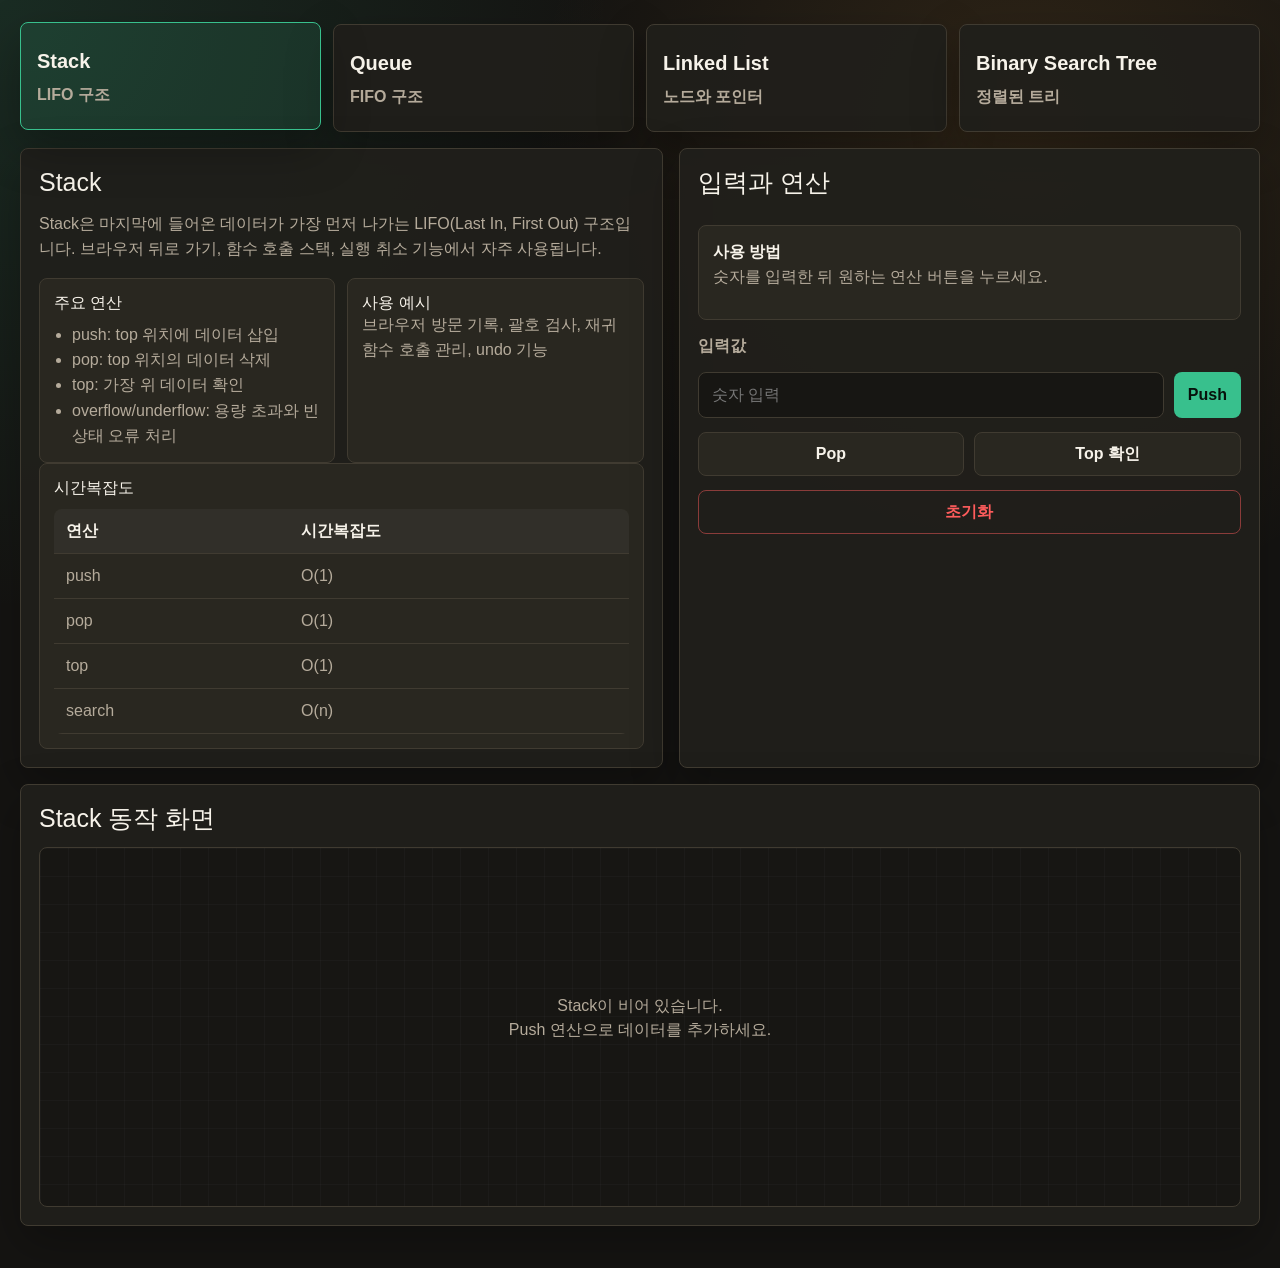
==== index.html @ f9d8c7d4 "Build data structure visualizer" ====
<!DOCTYPE html>
<html lang="ko">
<head>
  <meta charset="UTF-8">
  <meta name="viewport" content="width=device-width, initial-scale=1.0">
  <title>Data Structure Visualizer</title>
  <link href="vendor/bootstrap-reboot.min.css" rel="stylesheet">
  <link rel="stylesheet" href="style.css">
</head>
<body>
  <div class="app-shell">
    <nav class="structure-nav" id="structureNav" aria-label="자료구조 선택"></nav>

    <main class="dashboard">
      <section class="panel concept-panel" aria-label="자료구조 설명">
        <div class="panel-heading">
          <h2 id="structureTitle">Stack</h2>
        </div>
        <p id="structureConcept" class="concept-text"></p>

        <div class="info-grid">
          <article>
            <h3>주요 연산</h3>
            <ul id="operationList"></ul>
          </article>
          <article>
            <h3>사용 예시</h3>
            <p id="useCaseText"></p>
          </article>
        </div>

        <div class="complexity-wrap">
          <h3>시간복잡도</h3>
          <table>
            <thead>
              <tr>
                <th>연산</th>
                <th>시간복잡도</th>
              </tr>
            </thead>
            <tbody id="complexityTable"></tbody>
          </table>
        </div>
      </section>

      <section class="panel control-panel" aria-label="자료구조 연산">
        <div class="panel-heading">
          <h2>입력과 연산</h2>
        </div>

        <div class="guide-box">
          <strong>사용 방법</strong>
          <p id="guideText">숫자를 입력한 뒤 원하는 연산 버튼을 누르세요.</p>
        </div>

        <label class="input-label" for="valueInput">입력값</label>
        <div class="input-row">
          <input id="valueInput" type="number" placeholder="숫자 입력" inputmode="numeric">
          <button id="primaryAction" type="button">Push</button>
        </div>

        <div class="button-grid" id="actionButtons"></div>
        <button class="reset-button" id="resetButton" type="button">초기화</button>
      </section>

      <section class="panel visual-panel" aria-label="시각화 영역">
        <div class="panel-heading">
          <h2 id="visualTitle">Stack 동작 화면</h2>
        </div>
        <div class="visual-stage" id="visualStage"></div>
      </section>
    </main>
  </div>

  <script src="vendor/d3.min.js"></script>
  <script src="script.js?v=2"></script>
</body>
</html>
---- style.css ----
:root {
  color-scheme: dark;
  --bg: #151412;
  --panel: #201f1b;
  --panel-2: #292720;
  --ink: #f7f3ea;
  --muted: #b5ab9b;
  --line: #403b31;
  --accent: #38c08d;
  --accent-2: #f0a03a;
  --danger: #ff5c5c;
  --success: #4fdb93;
  --warning: #ffd166;
  --shadow: 0 18px 48px rgba(0, 0, 0, 0.28);
}

* {
  box-sizing: border-box;
}

body {
  margin: 0;
  min-height: 100vh;
  background:
    radial-gradient(circle at top left, rgba(56, 192, 141, 0.14), transparent 34%),
    radial-gradient(circle at 80% 10%, rgba(240, 160, 58, 0.12), transparent 32%),
    var(--bg);
  color: var(--ink);
  font-family: Arial, "Noto Sans KR", sans-serif;
}

button,
input {
  font: inherit;
}

button {
  border: 0;
  cursor: pointer;
}

.app-shell {
  width: min(1240px, calc(100% - 32px));
  margin: 0 auto;
  padding: 24px 0 42px;
}

.eyebrow {
  margin: 0 0 8px;
  color: var(--accent);
  font-size: 12px;
  font-weight: 900;
  letter-spacing: 0;
  text-transform: uppercase;
}

.structure-nav {
  display: grid;
  grid-template-columns: repeat(4, minmax(0, 1fr));
  gap: 12px;
  margin-bottom: 16px;
}

.nav-card {
  min-height: 108px;
  padding: 16px;
  border: 1px solid var(--line);
  border-radius: 8px;
  background: rgba(32, 31, 27, 0.92);
  color: var(--ink);
  text-align: left;
  box-shadow: var(--shadow);
  transition: transform 180ms ease, border-color 180ms ease, background 180ms ease;
}

.nav-card:hover,
.nav-card.active {
  transform: translateY(-2px);
  border-color: var(--accent);
  background: rgba(56, 192, 141, 0.13);
}

.nav-card strong,
.nav-card span {
  display: block;
}

.nav-card strong {
  font-size: 20px;
}

.nav-card span {
  margin-top: 8px;
  color: var(--muted);
  line-height: 1.35;
}

.dashboard {
  display: grid;
  grid-template-columns: 1.05fr 0.95fr;
  gap: 16px;
}

.panel {
  min-width: 0;
  padding: 18px;
  border: 1px solid var(--line);
  border-radius: 8px;
  background: rgba(32, 31, 27, 0.94);
  box-shadow: var(--shadow);
}

.visual-panel {
  grid-column: 1 / -1;
}

.panel-heading {
  display: flex;
  flex-direction: column;
  margin-bottom: 14px;
}

.panel h2,
.panel h3 {
  margin: 0;
  letter-spacing: 0;
}

.panel h2 {
  font-size: 25px;
}

.panel h3 {
  font-size: 16px;
}

.concept-text,
.guide-box p,
.info-grid p,
li {
  color: var(--muted);
  line-height: 1.58;
}

.info-grid {
  display: grid;
  grid-template-columns: 1fr 1fr;
  gap: 12px;
  margin-top: 16px;
}

.info-grid article,
.guide-box,
.complexity-wrap {
  padding: 14px;
  border: 1px solid var(--line);
  border-radius: 8px;
  background: var(--panel-2);
}

ul {
  margin: 10px 0 0;
  padding-left: 18px;
}

table {
  width: 100%;
  margin-top: 12px;
  border-collapse: collapse;
  overflow: hidden;
  border-radius: 8px;
}

th,
td {
  padding: 10px 12px;
  border-bottom: 1px solid var(--line);
  color: var(--muted);
  text-align: left;
}

th {
  color: var(--ink);
  background: rgba(255, 255, 255, 0.04);
}

.control-panel {
  display: flex;
  flex-direction: column;
  gap: 14px;
}

.input-label {
  color: var(--muted);
  font-weight: 900;
}

.input-row {
  display: grid;
  grid-template-columns: 1fr auto;
  gap: 10px;
}

input {
  width: 100%;
  min-width: 0;
  min-height: 46px;
  padding: 0 13px;
  border: 1px solid var(--line);
  border-radius: 8px;
  outline: 0;
  background: #171613;
  color: var(--ink);
}

input:focus {
  border-color: var(--accent);
}

button {
  min-height: 44px;
  padding: 0 14px;
  border-radius: 8px;
  background: var(--accent);
  color: #07110c;
  font-weight: 900;
  transition: transform 150ms ease, opacity 150ms ease, background 150ms ease;
}

button:hover {
  transform: translateY(-1px);
}

button:disabled {
  cursor: not-allowed;
  opacity: 0.55;
  transform: none;
}

.button-grid {
  display: grid;
  grid-template-columns: repeat(2, minmax(0, 1fr));
  gap: 10px;
}

.secondary-button {
  background: var(--panel-2);
  color: var(--ink);
  border: 1px solid var(--line);
}

.reset-button {
  background: transparent;
  color: var(--danger);
  border: 1px solid rgba(255, 92, 92, 0.48);
}

.visual-stage {
  overflow: auto;
  min-height: 360px;
  padding: 20px;
  border: 1px solid var(--line);
  border-radius: 8px;
  background:
    linear-gradient(rgba(255, 255, 255, 0.025) 1px, transparent 1px),
    linear-gradient(90deg, rgba(255, 255, 255, 0.025) 1px, transparent 1px),
    #171613;
  background-size: 28px 28px;
}

.stack-view {
  display: flex;
  flex-direction: column-reverse;
  align-items: center;
  justify-content: flex-start;
  gap: 8px;
  min-height: 310px;
}

.stack-item,
.queue-item,
.list-node,
.tree-node {
  display: inline-flex;
  align-items: center;
  justify-content: center;
  min-width: 74px;
  min-height: 52px;
  padding: 10px 14px;
  border: 1px solid rgba(56, 192, 141, 0.52);
  border-radius: 8px;
  background: rgba(56, 192, 141, 0.13);
  color: var(--ink);
  font-weight: 900;
  box-shadow: 0 10px 24px rgba(0, 0, 0, 0.2);
}

.stack-base {
  width: min(340px, 100%);
  height: 12px;
  border-radius: 999px;
  background: var(--accent-2);
}

.queue-view,
.linked-view {
  display: flex;
  align-items: center;
  min-height: 310px;
  gap: 12px;
}

.queue-view {
  justify-content: center;
}

.queue-item {
  position: relative;
}

.queue-label {
  position: absolute;
  top: -26px;
  color: var(--accent-2);
  font-size: 12px;
  font-weight: 900;
}

.list-node {
  position: relative;
  flex-direction: column;
  min-width: 92px;
}

.node-index {
  margin-top: 4px;
  color: var(--muted);
  font-size: 12px;
}

.pointer {
  display: inline-flex;
  align-items: center;
  color: var(--accent-2);
  font-size: 32px;
  font-weight: 900;
}

.tree-view {
  min-width: 720px;
  min-height: 330px;
}

.tree-level {
  display: flex;
  justify-content: center;
  gap: 34px;
  min-height: 78px;
}

.tree-slot {
  display: flex;
  align-items: center;
  justify-content: center;
  min-width: 88px;
}

.tree-node {
  min-width: 58px;
  min-height: 58px;
  border-radius: 999px;
}

.tree-line-area {
  position: relative;
  height: 18px;
}

.empty-state {
  display: grid;
  place-items: center;
  min-height: 300px;
  color: var(--muted);
  text-align: center;
}

.entering {
  animation: enter-pop 420ms ease both;
}

.removing {
  animation: remove-pop 360ms ease both;
}

.highlight {
  border-color: var(--accent-2);
  background: rgba(240, 160, 58, 0.2);
}

.found {
  border-color: var(--success);
  background: rgba(79, 219, 147, 0.26);
}

.warning {
  border-color: var(--danger);
  background: rgba(255, 92, 92, 0.2);
}

@keyframes enter-pop {
  from {
    opacity: 0;
    transform: translateY(-18px) scale(0.92);
  }
  to {
    opacity: 1;
    transform: translateY(0) scale(1);
  }
}

@keyframes remove-pop {
  to {
    opacity: 0;
    transform: translateY(16px) scale(0.9);
  }
}

@media (max-width: 980px) {
  .structure-nav,
  .dashboard,
  .info-grid {
    grid-template-columns: 1fr 1fr;
  }

  .concept-panel,
  .control-panel {
    grid-column: 1 / -1;
  }
}

@media (max-width: 680px) {
  .app-shell {
    width: min(100% - 20px, 1240px);
    padding-top: 18px;
  }

  .structure-nav,
  .dashboard,
  .info-grid,
  .input-row,
  .button-grid {
    grid-template-columns: 1fr;
  }

  .panel {
    padding: 14px;
  }

  .visual-stage {
    min-height: 300px;
    padding: 14px;
  }

  .queue-view,
  .linked-view {
    justify-content: flex-start;
  }
}
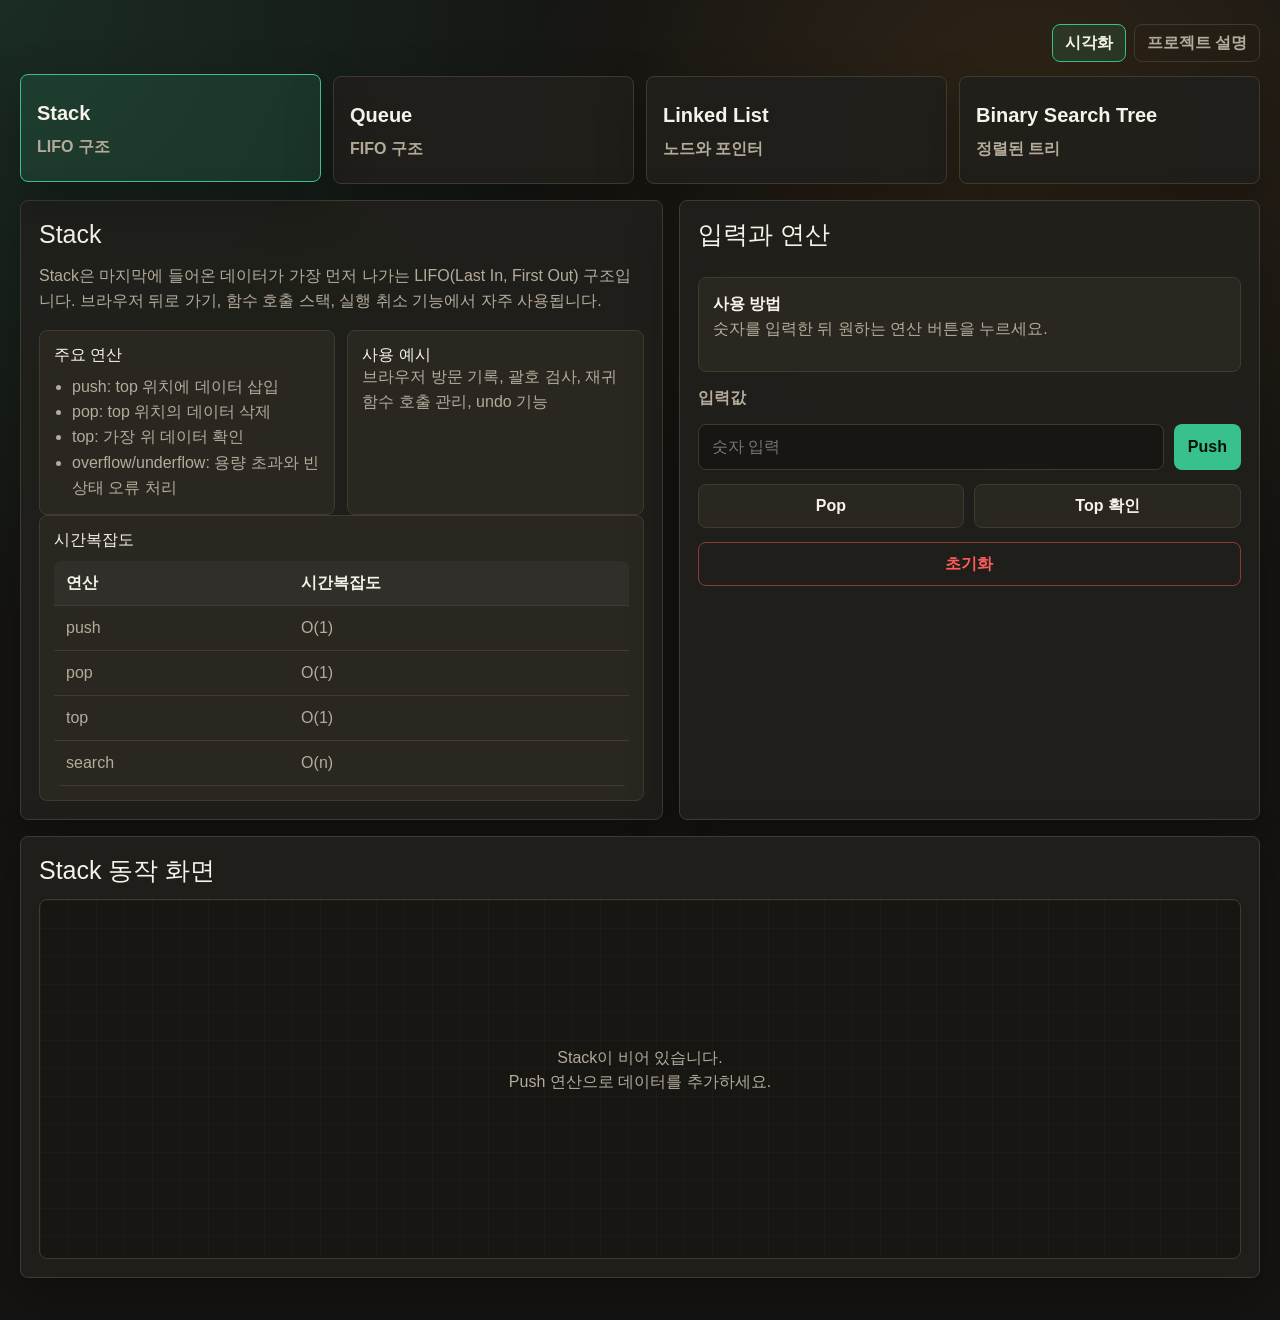
==== commit d36b241d: "Add project info page" ====
--- a/index.html
+++ b/index.html
@@ -9,6 +9,11 @@
 </head>
 <body>
   <div class="app-shell">
+    <div class="page-links" aria-label="페이지 이동">
+      <a class="active" href="index.html">시각화</a>
+      <a href="about.html">프로젝트 설명</a>
+    </div>
+
     <nav class="structure-nav" id="structureNav" aria-label="자료구조 선택"></nav>
 
     <main class="dashboard">
--- a/style.css
+++ b/style.css
@@ -45,6 +45,32 @@
   padding: 24px 0 42px;
 }
 
+.page-links {
+  display: flex;
+  justify-content: flex-end;
+  gap: 8px;
+  margin-bottom: 14px;
+}
+
+.page-links a {
+  display: inline-flex;
+  align-items: center;
+  min-height: 38px;
+  padding: 0 12px;
+  border: 1px solid var(--line);
+  border-radius: 8px;
+  color: var(--muted);
+  text-decoration: none;
+  font-weight: 900;
+}
+
+.page-links a.active,
+.page-links a:hover {
+  border-color: var(--accent);
+  color: var(--ink);
+  background: rgba(56, 192, 141, 0.13);
+}
+
 .eyebrow {
   margin: 0 0 8px;
   color: var(--accent);
@@ -112,6 +138,42 @@
 
 .visual-panel {
   grid-column: 1 / -1;
+}
+
+.about-layout {
+  display: grid;
+  gap: 16px;
+}
+
+.about-layout h1 {
+  margin: 0;
+  font-size: clamp(34px, 6vw, 58px);
+  letter-spacing: 0;
+}
+
+.requirement-grid {
+  display: grid;
+  grid-template-columns: repeat(3, minmax(0, 1fr));
+  gap: 12px;
+}
+
+.requirement-grid article {
+  padding: 14px;
+  border: 1px solid var(--line);
+  border-radius: 8px;
+  background: var(--panel-2);
+}
+
+.requirement-grid strong {
+  display: block;
+  margin-bottom: 8px;
+  color: var(--accent);
+}
+
+.requirement-grid p {
+  margin: 0;
+  color: var(--muted);
+  line-height: 1.58;
 }
 
 .panel-heading {
@@ -428,7 +490,8 @@
 @media (max-width: 980px) {
   .structure-nav,
   .dashboard,
-  .info-grid {
+  .info-grid,
+  .requirement-grid {
     grid-template-columns: 1fr 1fr;
   }
 
@@ -447,11 +510,21 @@
   .structure-nav,
   .dashboard,
   .info-grid,
+  .requirement-grid,
   .input-row,
   .button-grid {
     grid-template-columns: 1fr;
   }
 
+  .page-links {
+    justify-content: stretch;
+  }
+
+  .page-links a {
+    flex: 1;
+    justify-content: center;
+  }
+
   .panel {
     padding: 14px;
   }
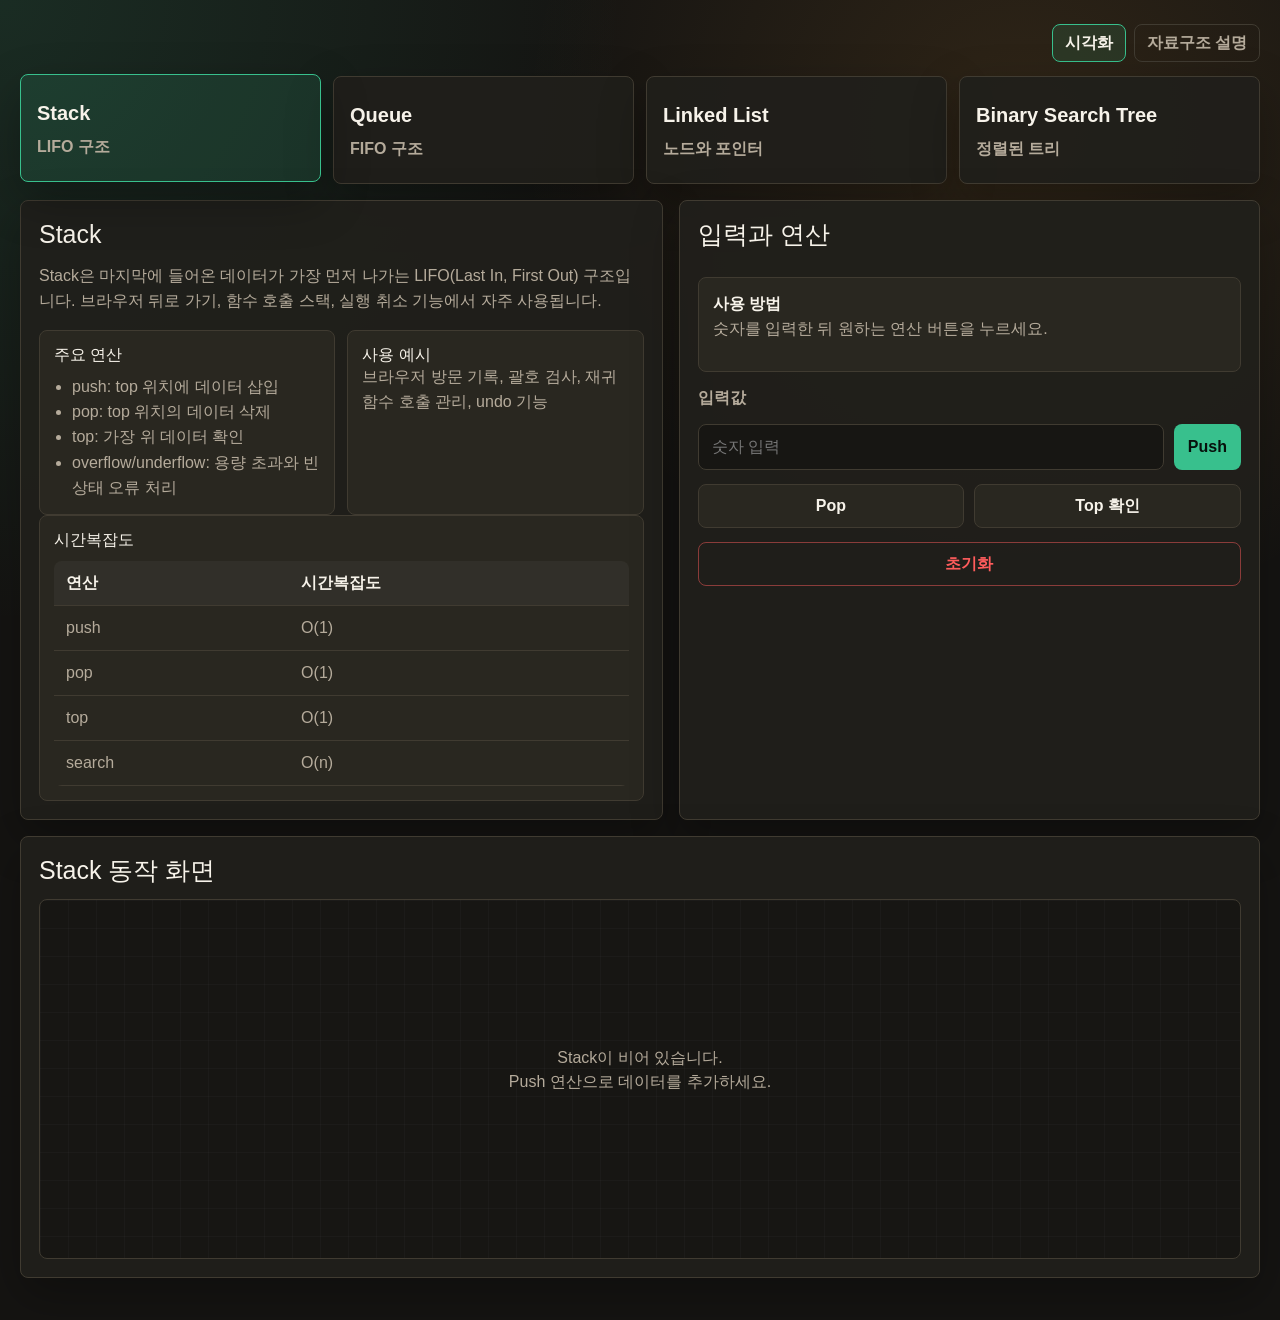
==== commit 764fc70c: "Revise explanation page for data structures" ====
--- a/index.html
+++ b/index.html
@@ -11,7 +11,7 @@
   <div class="app-shell">
     <div class="page-links" aria-label="페이지 이동">
       <a class="active" href="index.html">시각화</a>
-      <a href="about.html">프로젝트 설명</a>
+      <a href="about.html">자료구조 설명</a>
     </div>
 
     <nav class="structure-nav" id="structureNav" aria-label="자료구조 선택"></nav>
--- a/style.css
+++ b/style.css
@@ -151,6 +151,24 @@
   letter-spacing: 0;
 }
 
+.structure-explain-grid {
+  display: grid;
+  grid-template-columns: repeat(2, minmax(0, 1fr));
+  gap: 16px;
+}
+
+.explain-card {
+  display: flex;
+  flex-direction: column;
+  gap: 12px;
+}
+
+.explain-card p {
+  margin: 0;
+  color: var(--muted);
+  line-height: 1.58;
+}
+
 .requirement-grid {
   display: grid;
   grid-template-columns: repeat(3, minmax(0, 1fr));
@@ -491,6 +509,7 @@
   .structure-nav,
   .dashboard,
   .info-grid,
+  .structure-explain-grid,
   .requirement-grid {
     grid-template-columns: 1fr 1fr;
   }
@@ -510,6 +529,7 @@
   .structure-nav,
   .dashboard,
   .info-grid,
+  .structure-explain-grid,
   .requirement-grid,
   .input-row,
   .button-grid {
